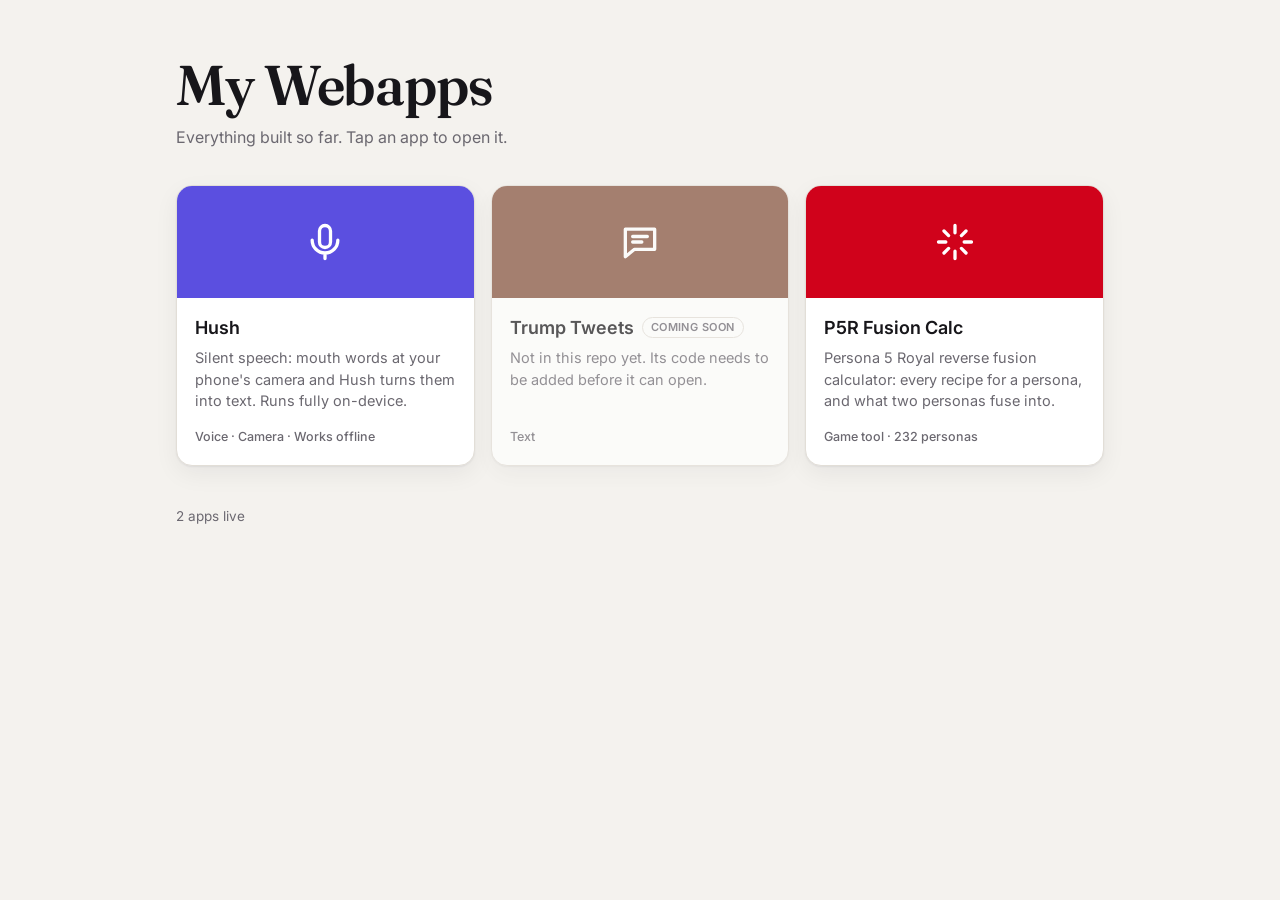
==== index.html @ a576b6b2 "Turn repo into a My Webapps splash page Root index.html is a launcher linking to each app in apps/<s" ====
<!doctype html>
<html lang="en">
<head>
<meta charset="utf-8">
<meta name="viewport" content="width=device-width, initial-scale=1">
<title>My Webapps</title>
<meta name="description" content="A launcher for the small web apps built so far.">
<link rel="preconnect" href="https://fonts.googleapis.com">
<link rel="preconnect" href="https://fonts.gstatic.com" crossorigin>
<link rel="stylesheet" href="https://fonts.googleapis.com/css2?family=Fraunces:opsz,wght@9..144,600&family=Inter:wght@400;500;600&display=swap">
<style>
:root {
  --bg: #f4f2ee;
  --surface: #ffffff;
  --ink: #17161a;
  --muted: #6b6870;
  --line: #e2ded7;
  --focus: #3b5bdb;
  --shadow: 0 1px 2px rgba(23, 22, 26, .06), 0 8px 24px rgba(23, 22, 26, .06);
}
@media (prefers-color-scheme: dark) {
  :root:not([data-theme="light"]) {
    --bg: #121115;
    --surface: #1c1b20;
    --ink: #f1eff4;
    --muted: #9c98a3;
    --line: #2e2c33;
    --focus: #8ea4ff;
    --shadow: 0 1px 2px rgba(0, 0, 0, .3), 0 8px 24px rgba(0, 0, 0, .25);
  }
}
:root[data-theme="dark"] {
  --bg: #121115; --surface: #1c1b20; --ink: #f1eff4; --muted: #9c98a3; --line: #2e2c33; --focus: #8ea4ff;
  --shadow: 0 1px 2px rgba(0, 0, 0, .3), 0 8px 24px rgba(0, 0, 0, .25);
}
* { box-sizing: border-box; }
html { -webkit-text-size-adjust: 100%; }
body {
  margin: 0;
  background: var(--bg);
  color: var(--ink);
  font: 400 16px/1.5 Inter, system-ui, -apple-system, "Segoe UI", sans-serif;
  min-height: 100vh;
}
main { max-width: 960px; margin: 0 auto; padding: 56px 16px 64px; }
header { margin-bottom: 36px; }
h1 {
  font: 600 clamp(36px, 7vw, 56px)/1.05 Fraunces, Georgia, serif;
  letter-spacing: -.02em;
  margin: 0 0 10px;
}
header p { margin: 0; color: var(--muted); max-width: 46ch; }
.grid {
  display: grid;
  grid-template-columns: repeat(auto-fill, minmax(260px, 1fr));
  gap: 16px;
  list-style: none;
  padding: 0;
  margin: 0;
}
.card {
  position: relative;
  display: flex;
  flex-direction: column;
  height: 100%;
  background: var(--surface);
  border: 1px solid var(--line);
  border-radius: 16px;
  box-shadow: var(--shadow);
  color: inherit;
  text-decoration: none;
  overflow: hidden;
  transition: transform .15s ease, box-shadow .15s ease;
}
a.card:hover { transform: translateY(-2px); }
a.card:focus-visible { outline: 3px solid var(--focus); outline-offset: 3px; }
.band {
  height: 112px;
  display: flex;
  align-items: center;
  justify-content: center;
  background: var(--accent);
  color: #fff;
}
.band svg { width: 44px; height: 44px; }
.body { padding: 16px 18px 18px; display: flex; flex-direction: column; gap: 6px; flex: 1; }
.body h2 { font-size: 18px; font-weight: 600; margin: 0; display: flex; align-items: center; gap: 8px; }
.body p { margin: 0; color: var(--muted); font-size: 14.5px; }
.tag {
  margin-top: auto;
  padding-top: 10px;
  font-size: 12.5px;
  font-weight: 500;
  color: var(--muted);
}
.soon { opacity: .7; }
.soon .band { filter: grayscale(.6); }
.pill {
  font-size: 11px; font-weight: 600; letter-spacing: .04em; text-transform: uppercase;
  border: 1px solid var(--line); border-radius: 99px; padding: 1px 8px; color: var(--muted);
}
footer { margin-top: 40px; color: var(--muted); font-size: 13.5px; }
@media (prefers-reduced-motion: reduce) { .card { transition: none; } a.card:hover { transform: none; } }
</style>
</head>
<body>
<main>
  <header>
    <h1>My Webapps</h1>
    <p>Everything built so far. Tap an app to open it.</p>
  </header>
  <ul class="grid" id="apps"></ul>
  <footer id="count"></footer>
</main>

<script>
// The app registry. To add an app: put it in apps/<slug>/ and add one entry here.
// status: "live" (clickable) or "soon" (shown greyed out, not clickable).
const APPS = [
  {
    slug: "hush",
    name: "Hush",
    blurb: "Silent speech: mouth words at your phone's camera and Hush turns them into text. Runs fully on-device.",
    tag: "Voice · Camera · Works offline",
    accent: "#5b4fe0",
    icon: "mic",
    status: "live",
  },
  {
    slug: "trump-tweets",
    name: "Trump Tweets",
    blurb: "Not in this repo yet. Its code needs to be added before it can open.",
    tag: "Text",
    accent: "#c2410c",
    icon: "chat",
    status: "soon",
  },
  {
    slug: "p5r-fusion",
    name: "P5R Fusion Calc",
    blurb: "Persona 5 Royal reverse fusion calculator: every recipe for a persona, and what two personas fuse into.",
    tag: "Game tool · 232 personas",
    accent: "#d0021b",
    icon: "spark",
    status: "live",
  },
];

const ICONS = {
  mic: '<path d="M12 3a3 3 0 0 0-3 3v6a3 3 0 0 0 6 0V6a3 3 0 0 0-3-3Z"/><path d="M5 11a7 7 0 0 0 14 0M12 18v3"/>',
  chat: '<path d="M4 5h16v11H9l-5 4V5Z"/><path d="M8 9h8M8 12h5"/>',
  spark: '<path d="M12 3v4M12 17v4M3 12h4M17 12h4M6 6l2.5 2.5M15.5 15.5 18 18M6 18l2.5-2.5M15.5 8.5 18 6"/>',
  grid: '<rect x="4" y="4" width="7" height="7" rx="1.5"/><rect x="13" y="4" width="7" height="7" rx="1.5"/><rect x="4" y="13" width="7" height="7" rx="1.5"/><rect x="13" y="13" width="7" height="7" rx="1.5"/>',
};

const list = document.getElementById("apps");
for (const app of APPS) {
  const live = app.status === "live";
  const li = document.createElement("li");
  const card = document.createElement(live ? "a" : "div");
  card.className = "card" + (live ? "" : " soon");
  if (live) card.href = `apps/${app.slug}/`;
  card.style.setProperty("--accent", app.accent);
  card.innerHTML = `
    <div class="band" aria-hidden="true">
      <svg viewBox="0 0 24 24" fill="none" stroke="currentColor" stroke-width="1.8" stroke-linecap="round" stroke-linejoin="round">${ICONS[app.icon] || ICONS.grid}</svg>
    </div>
    <div class="body">
      <h2></h2>
      <p></p>
      <span class="tag"></span>
    </div>`;
  card.querySelector("h2").textContent = app.name;
  if (!live) card.querySelector("h2").insertAdjacentHTML("beforeend", '<span class="pill">Coming soon</span>');
  card.querySelector("p").textContent = app.blurb;
  card.querySelector(".tag").textContent = app.tag;
  li.append(card);
  list.append(li);
}
const n = APPS.filter((a) => a.status === "live").length;
document.getElementById("count").textContent = `${n} app${n === 1 ? "" : "s"} live`;
</script>
</body>
</html>
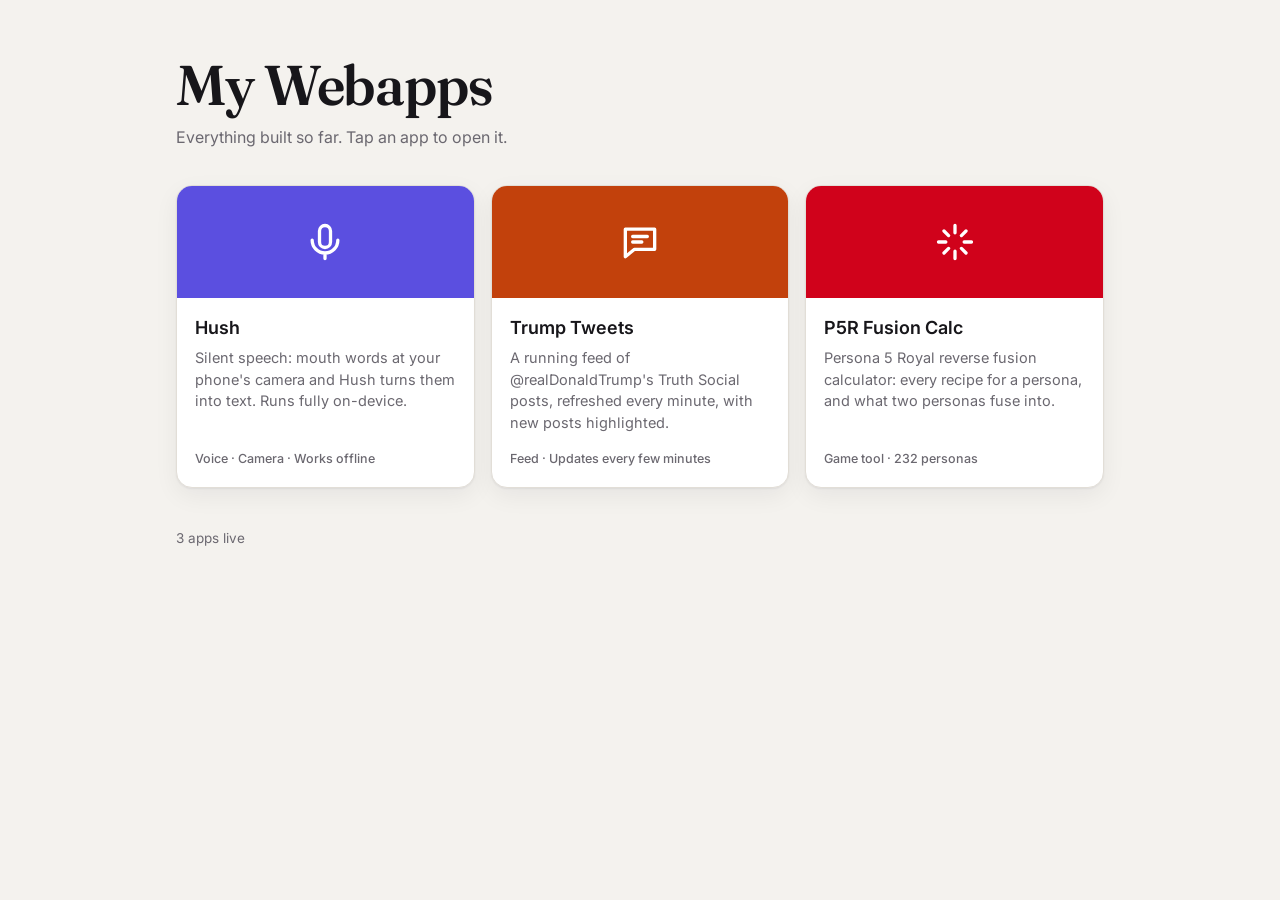
==== commit 531ced5d: "Add Trump Tweets as its own app Split the Truth Social Feed tab out of hush-web into apps/trump-twee" ====
--- a/index.html
+++ b/index.html
@@ -129,11 +129,11 @@
   {
     slug: "trump-tweets",
     name: "Trump Tweets",
-    blurb: "Not in this repo yet. Its code needs to be added before it can open.",
-    tag: "Text",
+    blurb: "A running feed of @realDonaldTrump's Truth Social posts, refreshed every minute, with new posts highlighted.",
+    tag: "Feed · Updates every few minutes",
     accent: "#c2410c",
     icon: "chat",
-    status: "soon",
+    status: "live",
   },
   {
     slug: "p5r-fusion",
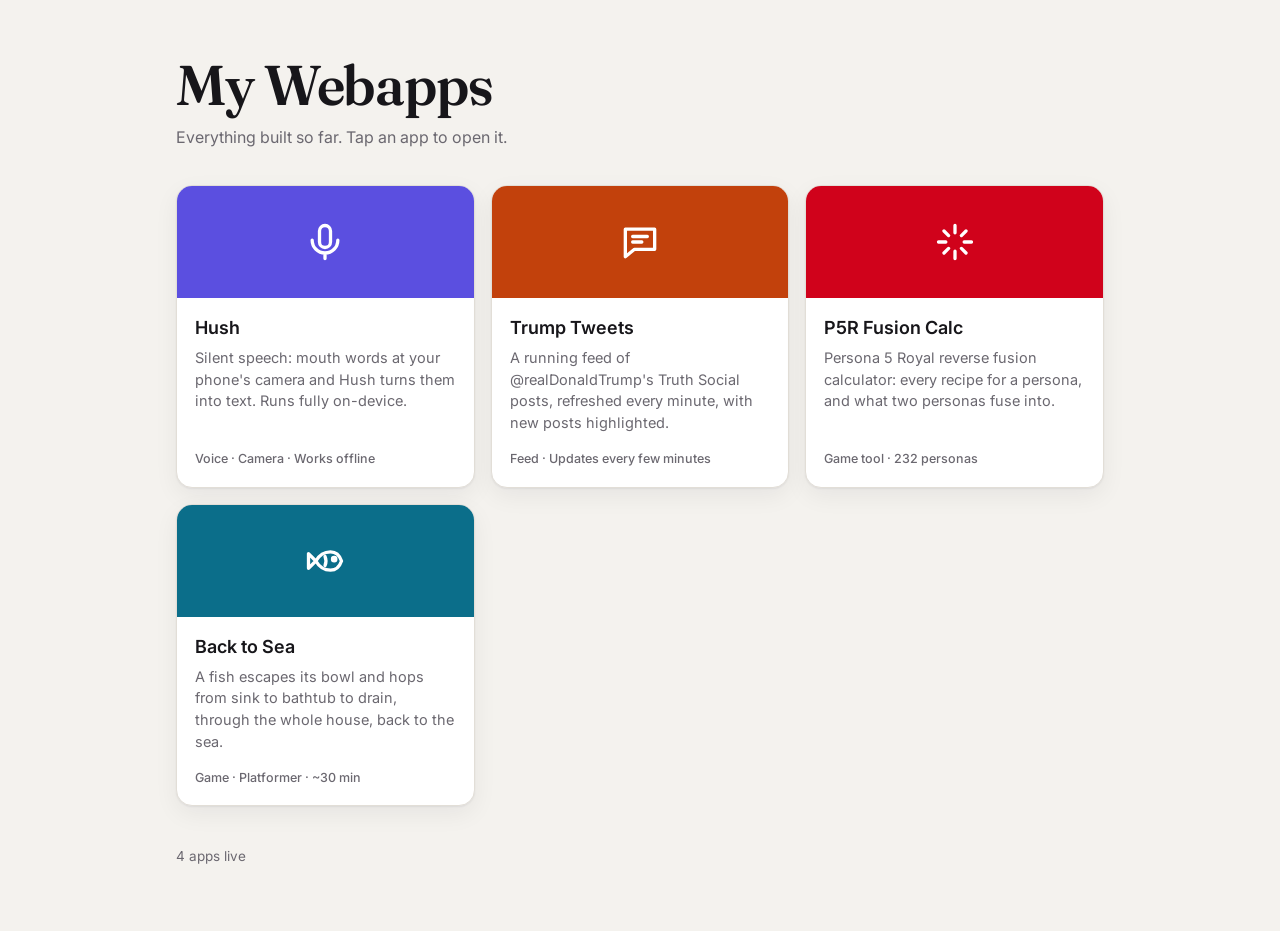
==== commit 23547d5c: "Back to Sea: design contract, splash card and README row Co-Authored-By: Claude Opus 5.5 <noreply@an" ====
--- a/index.html
+++ b/index.html
@@ -144,9 +144,19 @@
     icon: "spark",
     status: "live",
   },
+  {
+    slug: "back-to-sea",
+    name: "Back to Sea",
+    blurb: "A fish escapes its bowl and hops from sink to bathtub to drain, through the whole house, back to the sea.",
+    tag: "Game · Platformer · ~30 min",
+    accent: "#0b6e8a",
+    icon: "fish",
+    status: "live",
+  },
 ];
 
 const ICONS = {
+  fish: '<path d="M7 12c2-3.5 5-5 8-5 3 0 5 2 6 5-1 3-3 5-6 5-3 0-6-1.5-8-5Z"/><path d="M7 12 3 8v8l4-4Z"/><circle cx="17" cy="11" r=".9" fill="currentColor"/><path d="M12 9.5c.7 1.6.7 3.4 0 5"/>',
   mic: '<path d="M12 3a3 3 0 0 0-3 3v6a3 3 0 0 0 6 0V6a3 3 0 0 0-3-3Z"/><path d="M5 11a7 7 0 0 0 14 0M12 18v3"/>',
   chat: '<path d="M4 5h16v11H9l-5 4V5Z"/><path d="M8 9h8M8 12h5"/>',
   spark: '<path d="M12 3v4M12 17v4M3 12h4M17 12h4M6 6l2.5 2.5M15.5 15.5 18 18M6 18l2.5-2.5M15.5 8.5 18 6"/>',
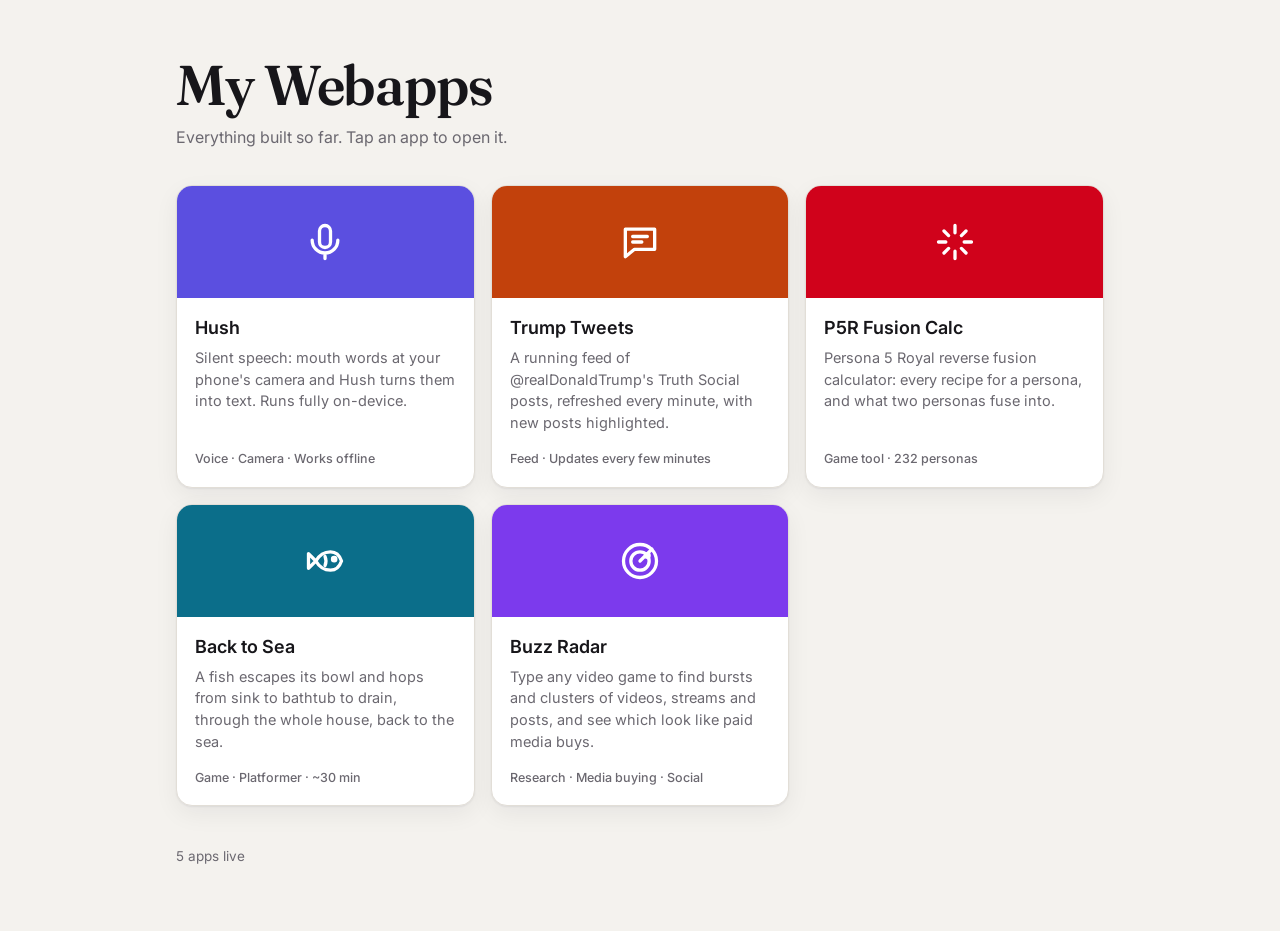
==== commit 835521d6: "Add Buzz Radar to launcher and README Co-Authored-By: Claude Opus 5.5 <noreply@anthropic.com> Claude" ====
--- a/index.html
+++ b/index.html
@@ -153,9 +153,19 @@
     icon: "fish",
     status: "live",
   },
+  {
+    slug: "buzz-radar",
+    name: "Buzz Radar",
+    blurb: "Type any video game to find bursts and clusters of videos, streams and posts, and see which look like paid media buys.",
+    tag: "Research · Media buying · Social",
+    accent: "#7c3aed",
+    icon: "radar",
+    status: "live",
+  },
 ];
 
 const ICONS = {
+  radar: '<circle cx="12" cy="12" r="9"/><circle cx="12" cy="12" r="5"/><path d="M12 12 18.5 5.5"/><circle cx="16" cy="9" r="1" fill="currentColor"/>',
   fish: '<path d="M7 12c2-3.5 5-5 8-5 3 0 5 2 6 5-1 3-3 5-6 5-3 0-6-1.5-8-5Z"/><path d="M7 12 3 8v8l4-4Z"/><circle cx="17" cy="11" r=".9" fill="currentColor"/><path d="M12 9.5c.7 1.6.7 3.4 0 5"/>',
   mic: '<path d="M12 3a3 3 0 0 0-3 3v6a3 3 0 0 0 6 0V6a3 3 0 0 0-3-3Z"/><path d="M5 11a7 7 0 0 0 14 0M12 18v3"/>',
   chat: '<path d="M4 5h16v11H9l-5 4V5Z"/><path d="M8 9h8M8 12h5"/>',
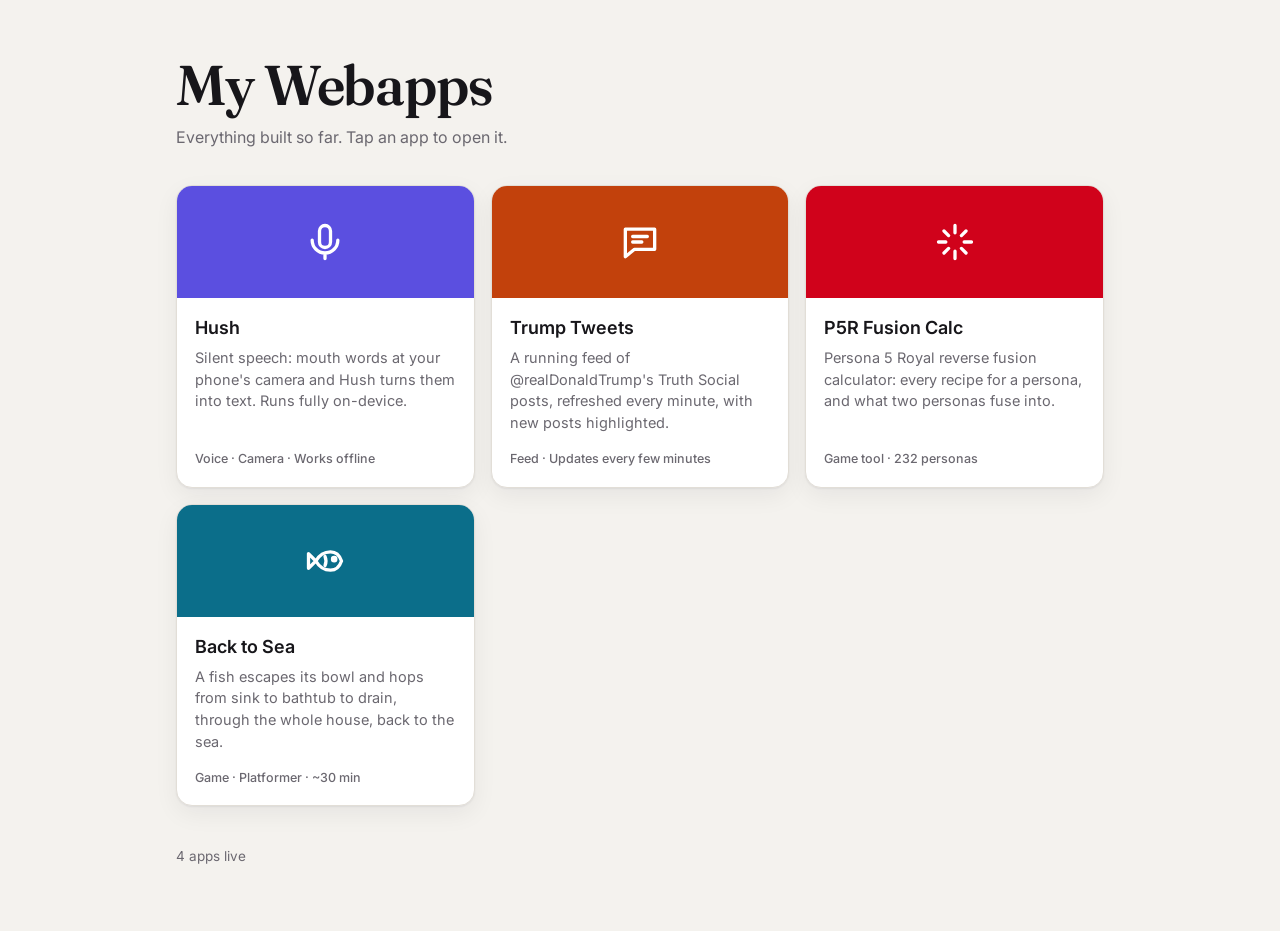
==== commit 0ddab948: "Remove Buzz Radar; generalize AGENTS.md Co-Authored-By: Claude Opus 5.5 <noreply@anthropic.com> Clau" ====
--- a/index.html
+++ b/index.html
@@ -153,19 +153,9 @@
     icon: "fish",
     status: "live",
   },
-  {
-    slug: "buzz-radar",
-    name: "Buzz Radar",
-    blurb: "Type any video game to find bursts and clusters of videos, streams and posts, and see which look like paid media buys.",
-    tag: "Research · Media buying · Social",
-    accent: "#7c3aed",
-    icon: "radar",
-    status: "live",
-  },
 ];
 
 const ICONS = {
-  radar: '<circle cx="12" cy="12" r="9"/><circle cx="12" cy="12" r="5"/><path d="M12 12 18.5 5.5"/><circle cx="16" cy="9" r="1" fill="currentColor"/>',
   fish: '<path d="M7 12c2-3.5 5-5 8-5 3 0 5 2 6 5-1 3-3 5-6 5-3 0-6-1.5-8-5Z"/><path d="M7 12 3 8v8l4-4Z"/><circle cx="17" cy="11" r=".9" fill="currentColor"/><path d="M12 9.5c.7 1.6.7 3.4 0 5"/>',
   mic: '<path d="M12 3a3 3 0 0 0-3 3v6a3 3 0 0 0 6 0V6a3 3 0 0 0-3-3Z"/><path d="M5 11a7 7 0 0 0 14 0M12 18v3"/>',
   chat: '<path d="M4 5h16v11H9l-5 4V5Z"/><path d="M8 9h8M8 12h5"/>',
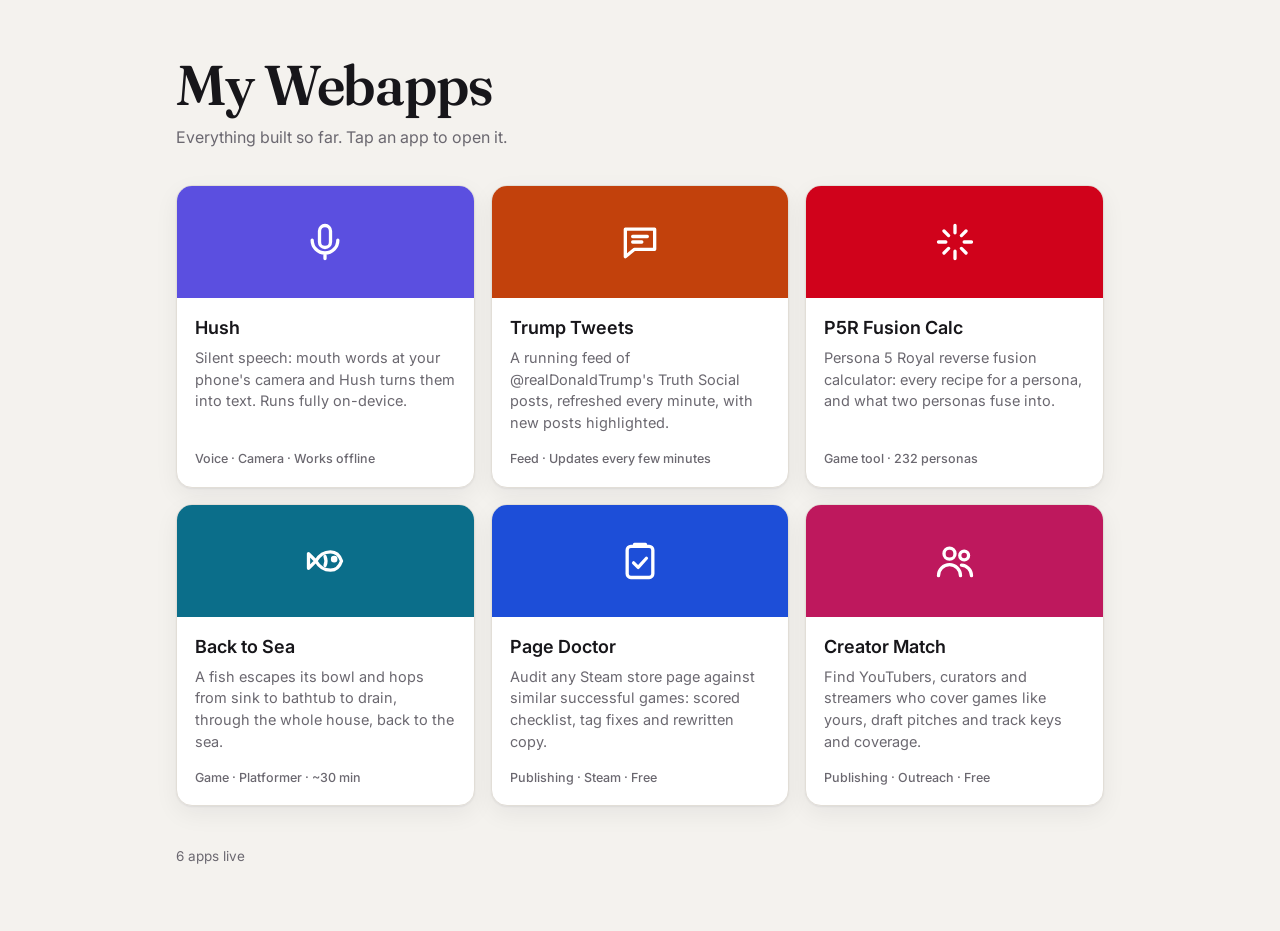
==== commit d169704e: "Launcher cards and README rows for Page Doctor and Creator Match Co-Authored-By: Claude Opus 5.5 <no" ====
--- a/index.html
+++ b/index.html
@@ -153,9 +153,29 @@
     icon: "fish",
     status: "live",
   },
+  {
+    slug: "page-doctor",
+    name: "Page Doctor",
+    blurb: "Audit any Steam store page against similar successful games: scored checklist, tag fixes and rewritten copy.",
+    tag: "Publishing · Steam · Free",
+    accent: "#1d4ed8",
+    icon: "clipboard",
+    status: "live",
+  },
+  {
+    slug: "creator-match",
+    name: "Creator Match",
+    blurb: "Find YouTubers, curators and streamers who cover games like yours, draft pitches and track keys and coverage.",
+    tag: "Publishing · Outreach · Free",
+    accent: "#be185d",
+    icon: "people",
+    status: "live",
+  },
 ];
 
 const ICONS = {
+  clipboard: '<rect x="5" y="4" width="14" height="17" rx="2"/><path d="M9 4V3h6v1"/><path d="m8.5 13 2.5 2.5 4.5-5"/>',
+  people: '<circle cx="9" cy="8" r="3"/><path d="M3 20c0-3.3 2.7-6 6-6s6 2.7 6 6"/><circle cx="17" cy="9" r="2.4"/><path d="M15.5 14.2c3 .2 5.5 2.6 5.5 5.8"/>',
   fish: '<path d="M7 12c2-3.5 5-5 8-5 3 0 5 2 6 5-1 3-3 5-6 5-3 0-6-1.5-8-5Z"/><path d="M7 12 3 8v8l4-4Z"/><circle cx="17" cy="11" r=".9" fill="currentColor"/><path d="M12 9.5c.7 1.6.7 3.4 0 5"/>',
   mic: '<path d="M12 3a3 3 0 0 0-3 3v6a3 3 0 0 0 6 0V6a3 3 0 0 0-3-3Z"/><path d="M5 11a7 7 0 0 0 14 0M12 18v3"/>',
   chat: '<path d="M4 5h16v11H9l-5 4V5Z"/><path d="M8 9h8M8 12h5"/>',
